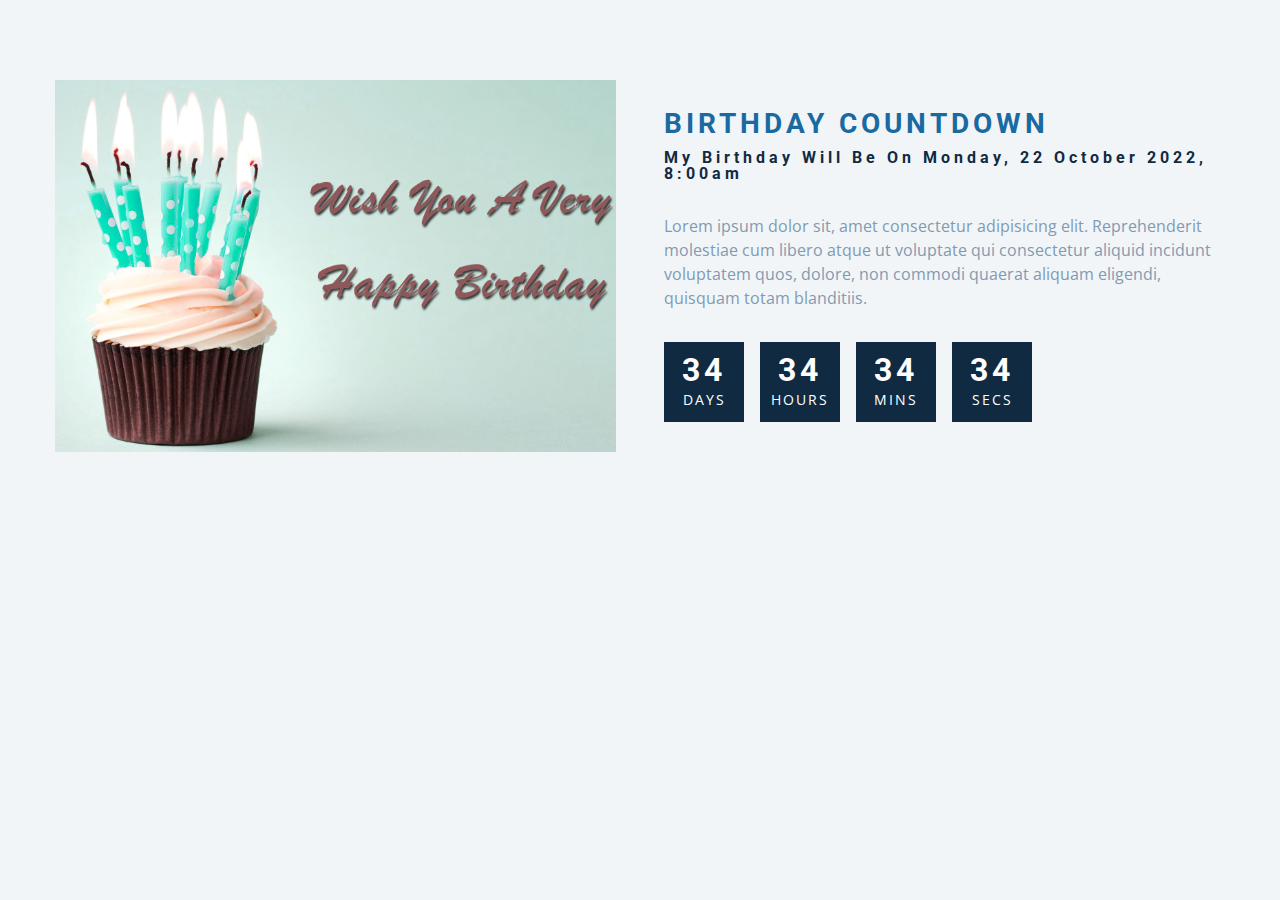
==== 02_countDown/index.html @ 42244293 "added tasks for hackathon on 5th march" ====
<!DOCTYPE html>
<html lang="en">
  <head>
    <meta charset="UTF-8" />
    <meta name="viewport" content="width=device-width, initial-scale=1.0" />
    <title>Countdown</title>

    <!-- styles -->
    <link rel="stylesheet" href="styles.css" />
  </head>
  <body>
    <section class="section-center">
      <!-- image -->
      <article class="gift-img">
        <img src="./gift.jpeg" alt="gift" />
      </article>
      <!-- info -->
      <article class="gift-info">
        <h3>Birthday Countdown</h3>
        <h4 class="giveaway">
          My birthday will be on Monday, 22 October 2022, 8:00am
        </h4>
        <p>
          Lorem ipsum dolor sit, amet consectetur adipisicing elit.
          Reprehenderit molestiae cum libero atque ut voluptate qui consectetur
          aliquid incidunt voluptatem quos, dolore, non commodi quaerat aliquam
          eligendi, quisquam totam blanditiis.
        </p>
        <div class="deadline">
          <!-- days -->
          <div class="deadline-format">
            <div>
              <h4 class="days">34</h4>
              <span>days</span>
            </div>
          </div>
          <!-- end of days -->
          <!-- days -->
          <div class="deadline-format">
            <div>
              <h4 class="hours">34</h4>
              <span>hours</span>
            </div>
          </div>
          <!-- end of days -->
          <!-- minutes -->
          <div class="deadline-format">
            <div>
              <h4 class="minutes">34</h4>
              <span>mins</span>
            </div>
          </div>
          <!-- end of days -->
          <!-- minutes -->
          <div class="deadline-format">
            <div>
              <h4 class="seconds">34</h4>
              <span>secs</span>
            </div>
          </div>
          <!-- end of days -->
        </div>
      </article>
    </section>
    <!-- javascript -->
    <script src="app.js"></script>
  </body>
</html>
---- 02_countDown/styles.css ----
/*
=============== 
Fonts
===============
*/
@import url("https://fonts.googleapis.com/css?family=Open+Sans|Roboto:400,700&display=swap");

/*
=============== 
Variables
===============
*/

:root {
  /* dark shades of primary color*/
  --clr-primary-1: hsl(205, 86%, 17%);
  --clr-primary-2: hsl(205, 77%, 27%);
  --clr-primary-3: hsl(205, 72%, 37%);
  --clr-primary-4: hsl(205, 63%, 48%);
  /* primary/main color */
  --clr-primary-5: #49a6e9;
  /* lighter shades of primary color */
  --clr-primary-6: hsl(205, 89%, 70%);
  --clr-primary-7: hsl(205, 90%, 76%);
  --clr-primary-8: hsl(205, 86%, 81%);
  --clr-primary-9: hsl(205, 90%, 88%);
  --clr-primary-10: hsl(205, 100%, 96%);
  /* darkest grey - used for headings */
  --clr-grey-1: hsl(209, 61%, 16%);
  --clr-grey-2: hsl(211, 39%, 23%);
  --clr-grey-3: hsl(209, 34%, 30%);
  --clr-grey-4: hsl(209, 28%, 39%);
  /* grey used for paragraphs */
  --clr-grey-5: hsl(210, 22%, 49%);
  --clr-grey-6: hsl(209, 23%, 60%);
  --clr-grey-7: hsl(211, 27%, 70%);
  --clr-grey-8: hsl(210, 31%, 80%);
  --clr-grey-9: hsl(212, 33%, 89%);
  --clr-grey-10: hsl(210, 36%, 96%);
  --clr-white: #fff;
  --clr-red-dark: hsl(360, 67%, 44%);
  --clr-red-light: hsl(360, 71%, 66%);
  --clr-green-dark: hsl(125, 67%, 44%);
  --clr-green-light: hsl(125, 71%, 66%);
  --clr-black: #222;
  --clr-gold: #c59d5f;
  --ff-primary: "Roboto", sans-serif;
  --ff-secondary: "Open Sans", sans-serif;
  --transition: all 0.3s linear;
  --spacing: 0.25rem;
  --radius: 0.5rem;
  --light-shadow: 0 5px 15px rgba(0, 0, 0, 0.1);
  --dark-shadow: 0 5px 15px rgba(0, 0, 0, 0.2);
  --max-width: 1170px;
  --fixed-width: 620px;
}
/*
=============== 
Global Styles
===============
*/

*,
::after,
::before {
  margin: 0;
  padding: 0;
  box-sizing: border-box;
}
body {
  font-family: var(--ff-secondary);
  background: var(--clr-grey-10);
  color: var(--clr-grey-1);
  line-height: 1.5;
  font-size: 0.875rem;
}
ul {
  list-style-type: none;
}
a {
  text-decoration: none;
}
img:not(.logo) {
  width: 100%;
}
img {
  display: block;
}

h1,
h2,
h3,
h4 {
  letter-spacing: var(--spacing);
  text-transform: capitalize;
  line-height: 1.25;
  margin-bottom: 0.75rem;
  font-family: var(--ff-primary);
}
h1 {
  font-size: 3rem;
}
h2 {
  font-size: 2rem;
}
h3 {
  font-size: 1.25rem;
}
h4 {
  font-size: 0.875rem;
}
p {
  margin-bottom: 1.25rem;
  color: var(--clr-grey-5);
}
@media screen and (min-width: 800px) {
  h1 {
    font-size: 4rem;
  }
  h2 {
    font-size: 2.5rem;
  }
  h3 {
    font-size: 1.75rem;
  }
  h4 {
    font-size: 1rem;
  }
  body {
    font-size: 1rem;
  }
  h1,
  h2,
  h3,
  h4 {
    line-height: 1;
  }
}
/*  global classes */

.btn {
  text-transform: uppercase;
  background: transparent;
  color: var(--clr-black);
  padding: 0.375rem 0.75rem;
  letter-spacing: var(--spacing);
  display: inline-block;
  transition: var(--transition);
  font-size: 0.875rem;
  border: 2px solid var(--clr-black);
  cursor: pointer;
  box-shadow: 0 1px 3px rgba(0, 0, 0, 0.2);
  border-radius: var(--radius);
}
.btn:hover {
  color: var(--clr-white);
  background: var(--clr-black);
}
/* section */
.section {
  padding: 5rem 0;
}

.section-center {
  width: 90vw;
  margin: 5rem auto;
  max-width: 1170px;
}

main {
  min-height: 100vh;
  display: grid;
  place-items: center;
}
/*
=============== 
Countdown Timer
===============
*/
.gift-img {
  margin-bottom: 2rem;
}
.gift-info h3 {
  text-transform: uppercase;
  color: var(--clr-primary-3);
}
.gift-info p {
  color: var(--clr-grey-6);
}
.date {
  color: var(--clr-grey-5);
  font-size: 0.85rem;
}
@media screen and (min-width: 992px) {
  .section-center {
    display: grid;
    grid-template-columns: 1fr 1fr;
    place-items: center;
    gap: 3rem;
    width: 95vw;
  }
  .gift-img {
    margin-bottom: 0;
  }
}
.gift-info p {
  margin: 2rem 0;
}
.deadline {
  display: flex;
}
.deadline-format {
  background: var(--clr-grey-1);
  color: var(--clr-white);
  margin-right: 1rem;
  width: 5rem;
  height: 5rem;
  display: grid;
  place-items: center;
  text-align: center;
}
.deadline-format span {
  display: block;
  text-transform: uppercase;
  letter-spacing: 2px;
  font-size: 0.85rem;
}
.deadline h4:not(.expired) {
  font-size: 2rem;
  margin-bottom: 0.25rem;
  letter-spacing: var(--spacing);
}
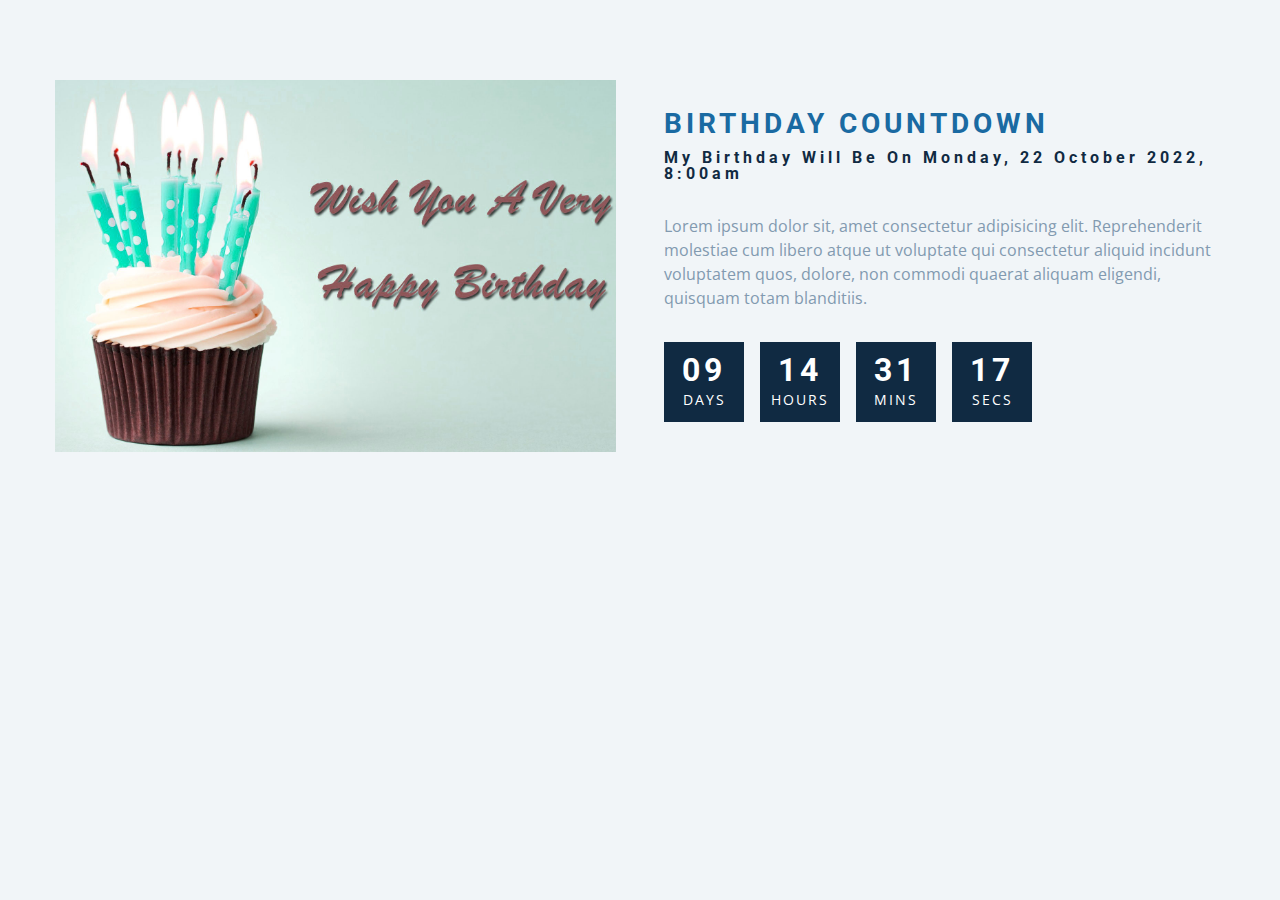
==== commit 7dc7fa3a: "commit message" ====
--- a/02_countDown/index.html
+++ b/02_countDown/index.html
@@ -30,7 +30,7 @@
           <!-- days -->
           <div class="deadline-format">
             <div>
-              <h4 class="days">34</h4>
+              <h4 class="days">09</h4>
               <span>days</span>
             </div>
           </div>
@@ -38,7 +38,7 @@
           <!-- days -->
           <div class="deadline-format">
             <div>
-              <h4 class="hours">34</h4>
+              <h4 class="hours">14</h4>
               <span>hours</span>
             </div>
           </div>
@@ -46,7 +46,7 @@
           <!-- minutes -->
           <div class="deadline-format">
             <div>
-              <h4 class="minutes">34</h4>
+              <h4 class="minutes">31</h4>
               <span>mins</span>
             </div>
           </div>
@@ -54,7 +54,7 @@
           <!-- minutes -->
           <div class="deadline-format">
             <div>
-              <h4 class="seconds">34</h4>
+              <h4 class="seconds">17</h4>
               <span>secs</span>
             </div>
           </div>
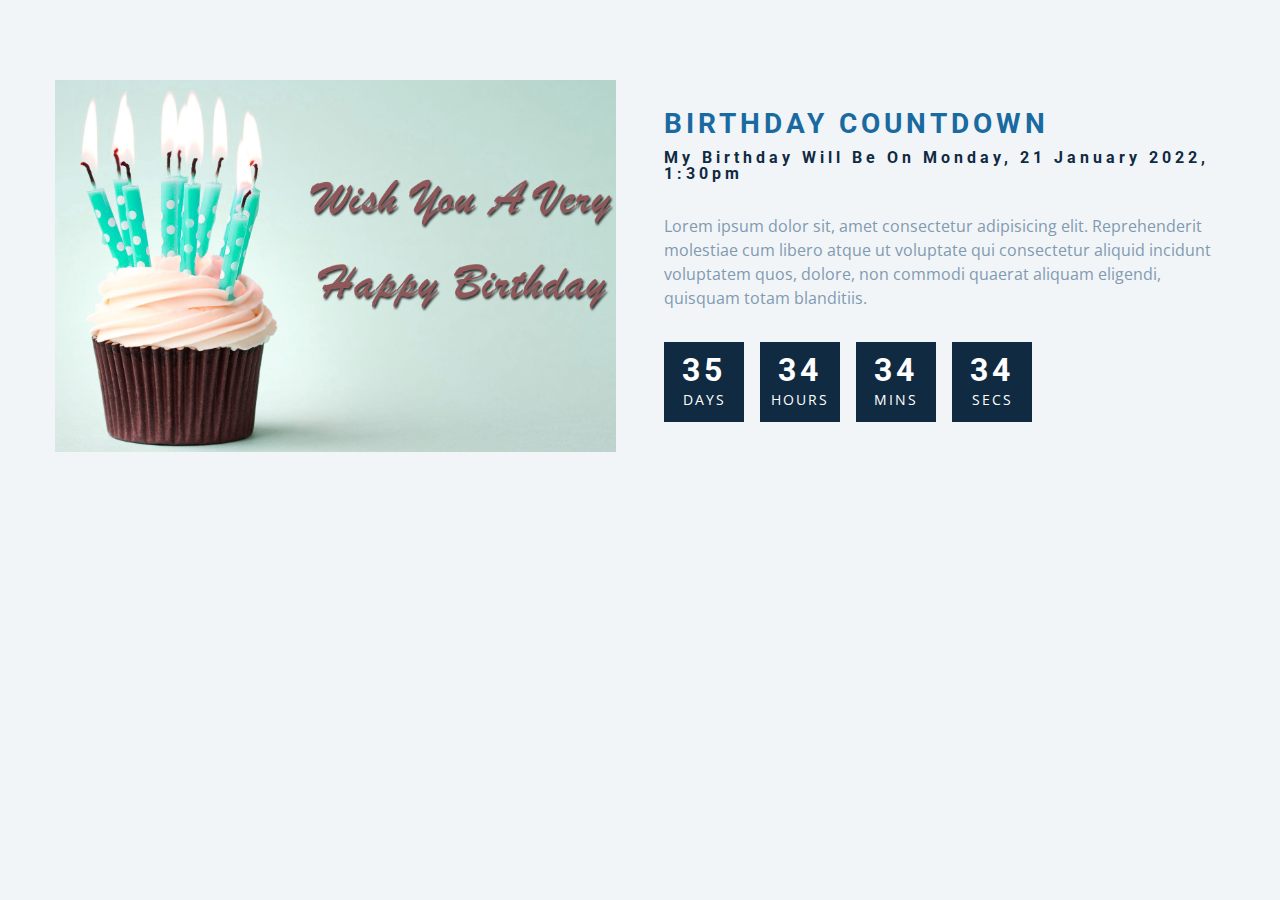
==== commit 79dbca1f: "Merge 2cced6e012530a6ea1e7b6a9ab2ed4a93a685509 into f005775106385ab76d87d563741182183e5be73a" ====
--- a/02_countDown/index.html
+++ b/02_countDown/index.html
@@ -18,7 +18,7 @@
       <article class="gift-info">
         <h3>Birthday Countdown</h3>
         <h4 class="giveaway">
-          My birthday will be on Monday, 22 October 2022, 8:00am
+          My birthday will be on Monday, 21 january 2022, 1:30pm
         </h4>
         <p>
           Lorem ipsum dolor sit, amet consectetur adipisicing elit.
@@ -30,7 +30,7 @@
           <!-- days -->
           <div class="deadline-format">
             <div>
-              <h4 class="days">09</h4>
+              <h4 class="days">35</h4>
               <span>days</span>
             </div>
           </div>
@@ -38,7 +38,7 @@
           <!-- days -->
           <div class="deadline-format">
             <div>
-              <h4 class="hours">14</h4>
+              <h4 class="hours">34</h4>
               <span>hours</span>
             </div>
           </div>
@@ -46,7 +46,7 @@
           <!-- minutes -->
           <div class="deadline-format">
             <div>
-              <h4 class="minutes">31</h4>
+              <h4 class="minutes">34</h4>
               <span>mins</span>
             </div>
           </div>
@@ -54,7 +54,7 @@
           <!-- minutes -->
           <div class="deadline-format">
             <div>
-              <h4 class="seconds">17</h4>
+              <h4 class="seconds">34</h4>
               <span>secs</span>
             </div>
           </div>
@@ -66,3 +66,4 @@
     <script src="app.js"></script>
   </body>
 </html>
+
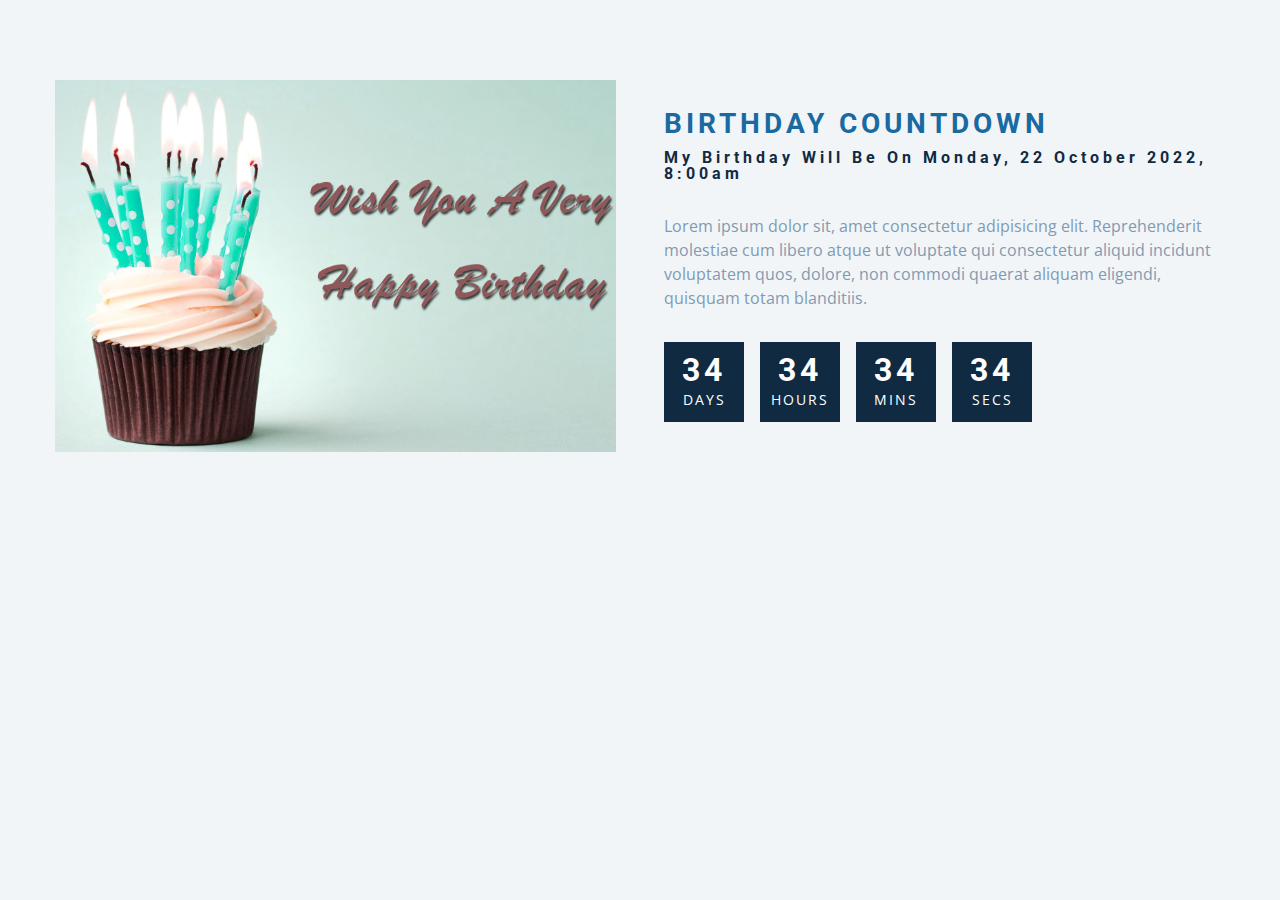
==== commit 815d3a62: "Merge 0bfb6a203812ff876f893ada7069cc1e9d43d09c into f005775106385ab76d87d563741182183e5be73a" ====
--- a/02_countDown/index.html
+++ b/02_countDown/index.html
@@ -12,13 +12,13 @@
     <section class="section-center">
       <!-- image -->
       <article class="gift-img">
-        <img src="./gift.jpeg" alt="gift" />
+        <img src="./gift.jpeg" alt="gift"/>
       </article>
       <!-- info -->
       <article class="gift-info">
         <h3>Birthday Countdown</h3>
         <h4 class="giveaway">
-          My birthday will be on Monday, 21 january 2022, 1:30pm
+          My birthday will be on Monday, 22 October 2022, 8:00am
         </h4>
         <p>
           Lorem ipsum dolor sit, amet consectetur adipisicing elit.
@@ -30,7 +30,7 @@
           <!-- days -->
           <div class="deadline-format">
             <div>
-              <h4 class="days">35</h4>
+              <h4 class="days">34</h4>
               <span>days</span>
             </div>
           </div>
@@ -66,4 +66,3 @@
     <script src="app.js"></script>
   </body>
 </html>
-
